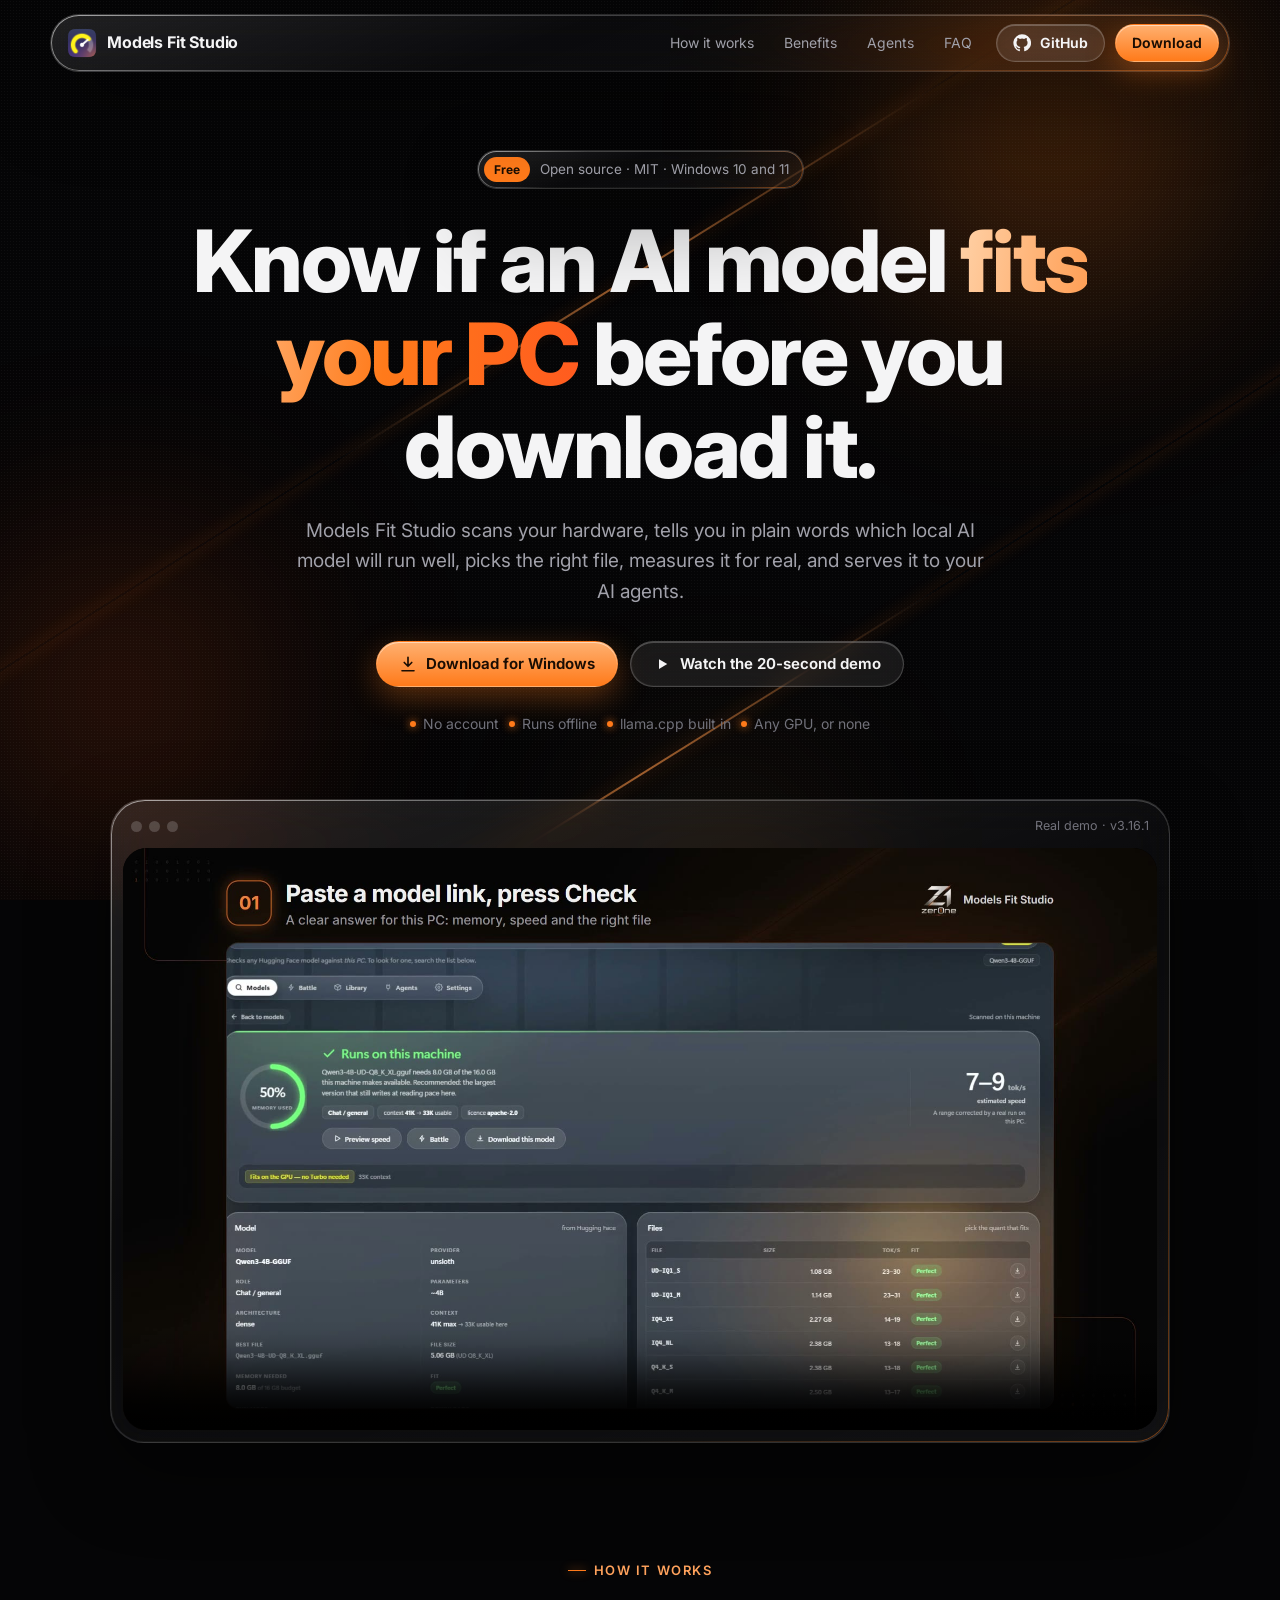
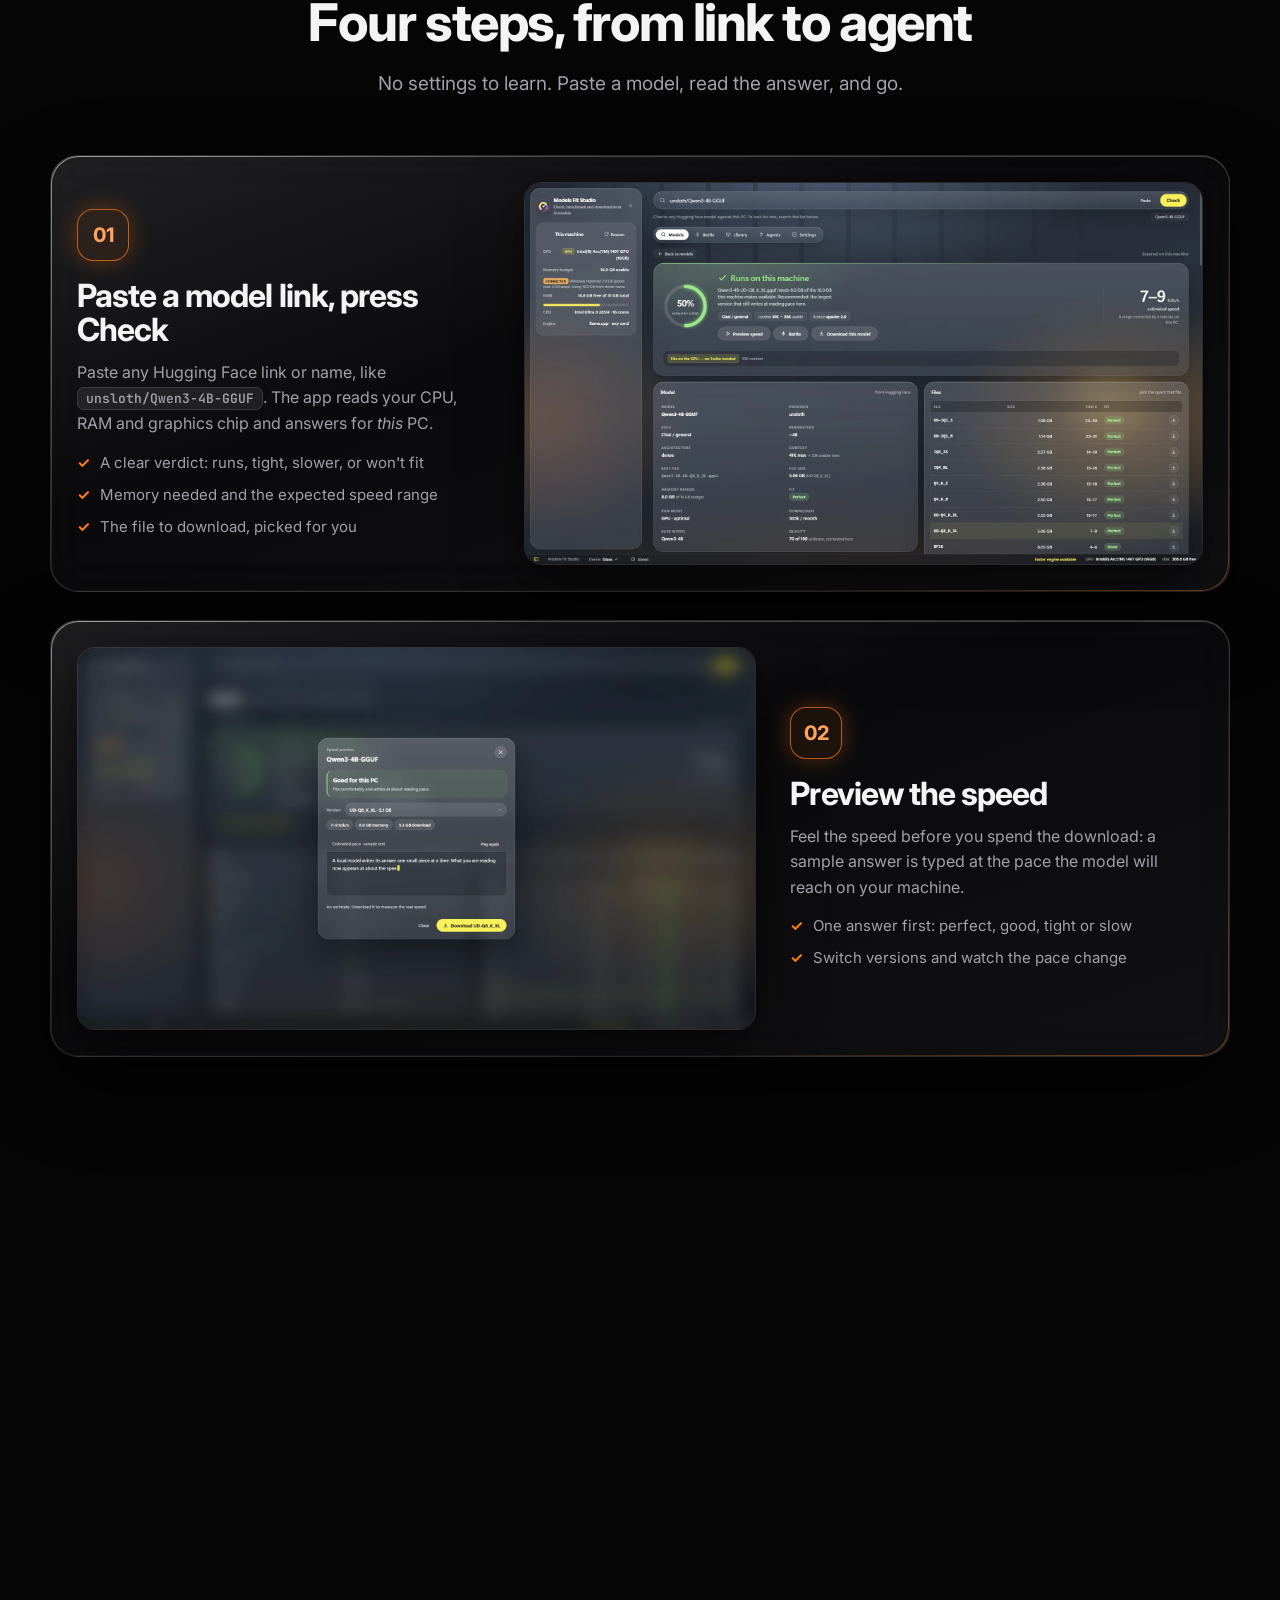
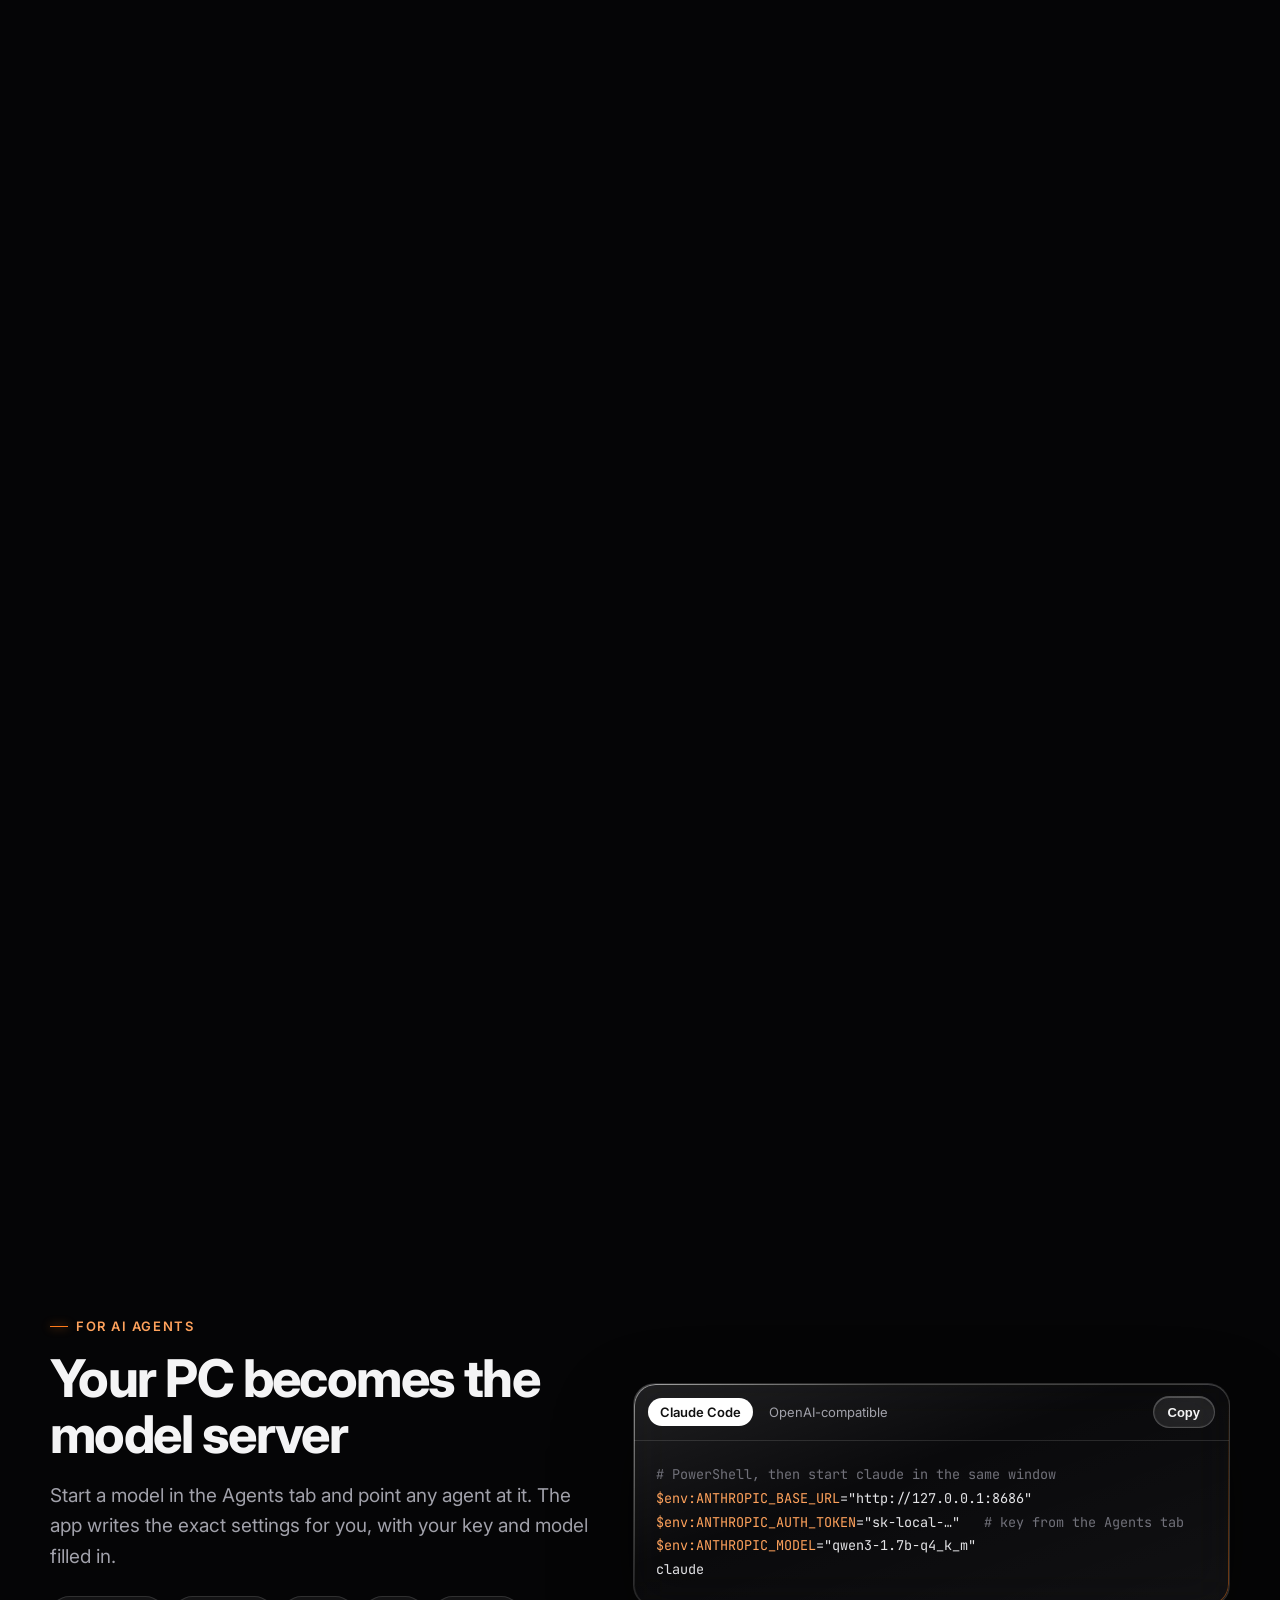
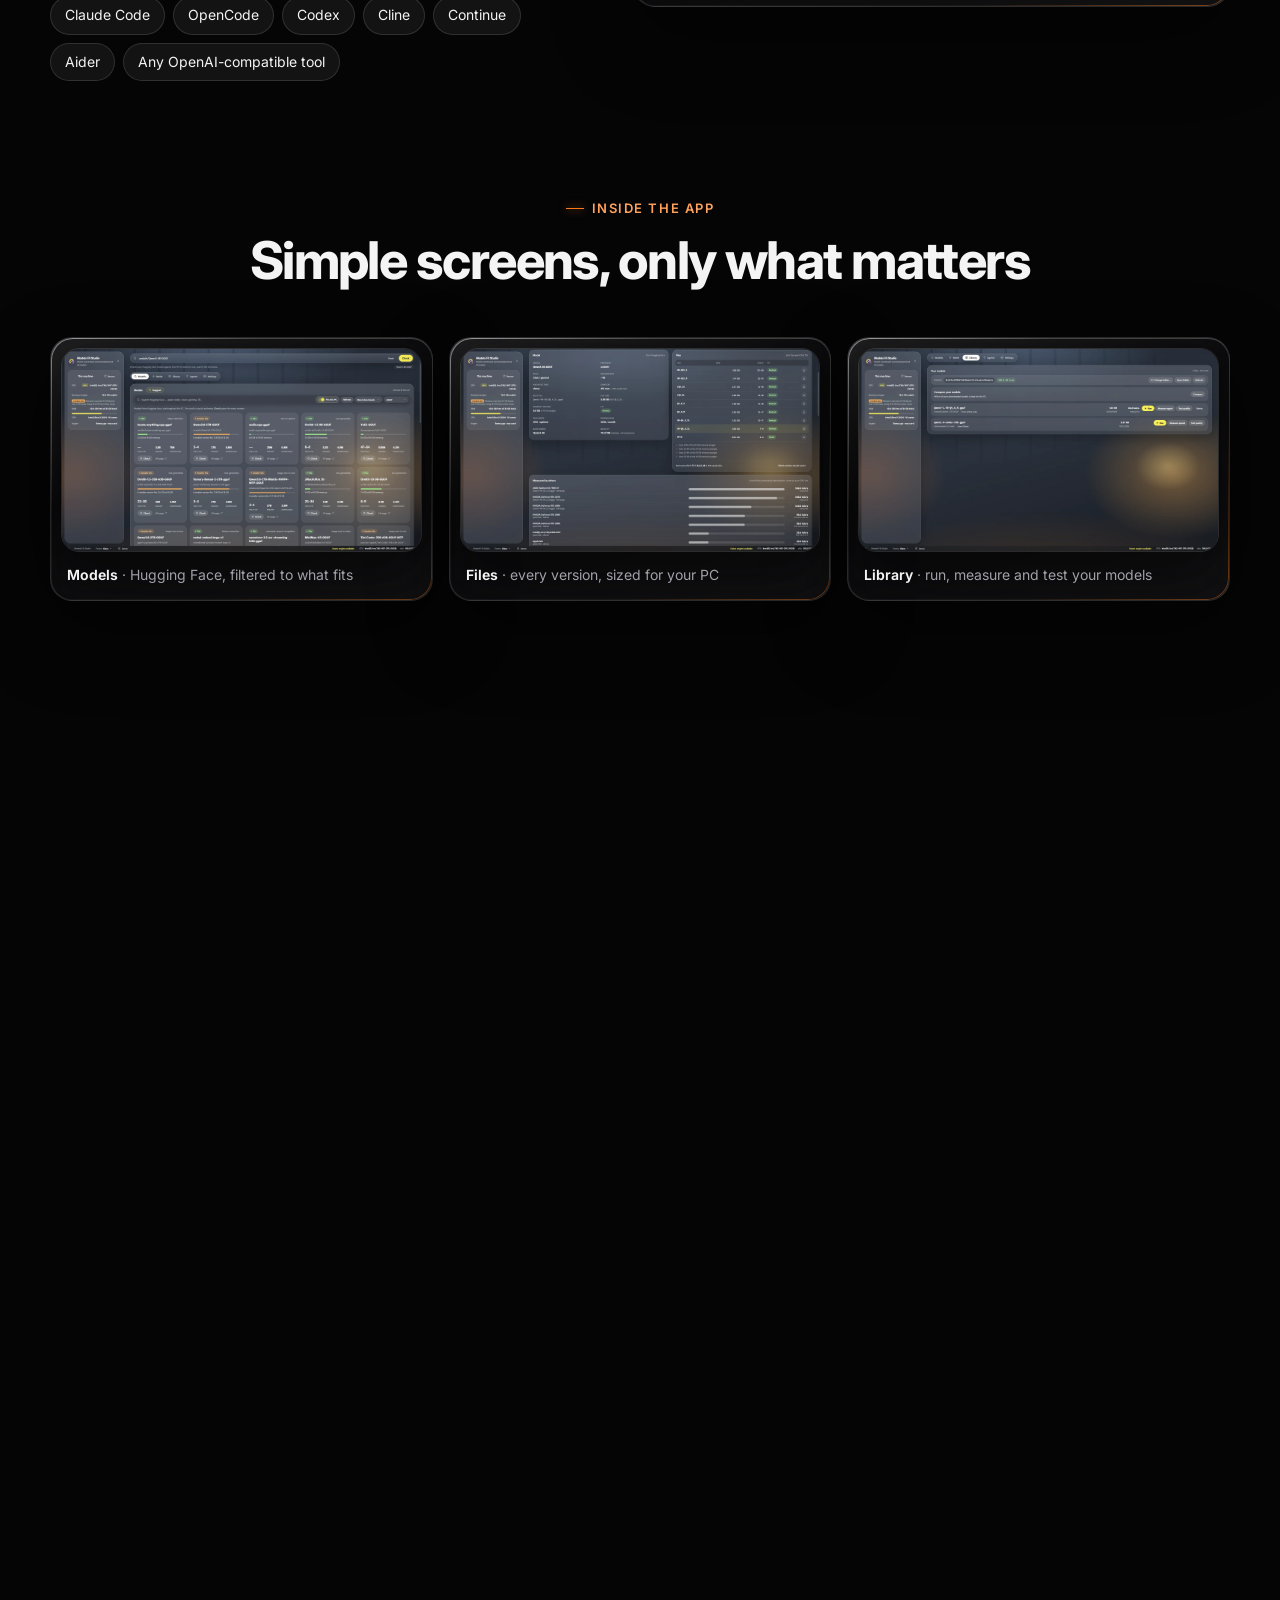
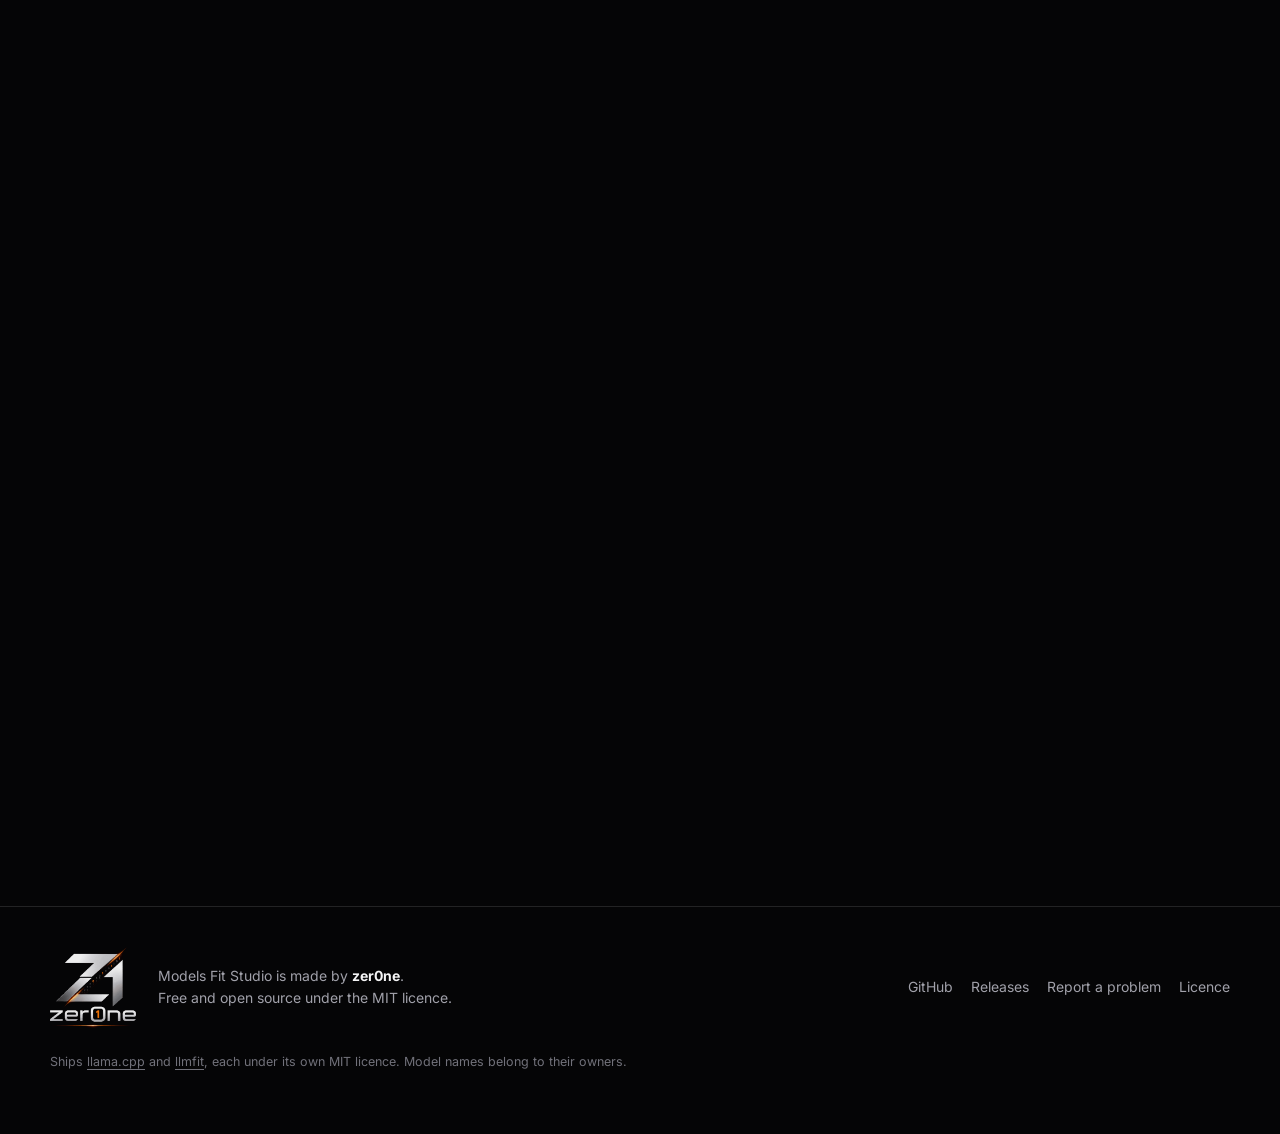
==== docs/index.html @ e83f6f74 "Models Fit Studio 3.16.1: first public release Check if an AI model fits your PC, then download it, " ====
<!doctype html>
<html lang="en">
<head>
  <meta charset="utf-8" />
  <meta name="viewport" content="width=device-width, initial-scale=1" />
  <title>Models Fit Studio</title>
  <meta name="description" content="A free Windows app that checks if an AI model fits your PC, then downloads it, measures it and serves it to your AI agents. By zer0ne. MIT licence." />
  <meta name="theme-color" content="#050506" />
  <meta property="og:title" content="Models Fit Studio" />
  <meta property="og:description" content="Check if an AI model fits your PC — then download it, measure it and use it with your AI agents. Free, MIT, by zer0ne." />
  <meta property="og:image" content="https://uranrog-01.github.io/models-fit-studio/assets/og.png" />
  <meta property="og:url" content="https://uranrog-01.github.io/models-fit-studio/" />
  <meta name="twitter:card" content="summary_large_image" />
  <link rel="icon" href="assets/favicon.png" />
  <link rel="preconnect" href="https://fonts.googleapis.com" />
  <link rel="preconnect" href="https://fonts.gstatic.com" crossorigin />
  <link href="https://fonts.googleapis.com/css2?family=Inter:wght@400;500;600;700;800&family=JetBrains+Mono:wght@400;600&display=swap" rel="stylesheet" />
  <style>
    :root {
      color-scheme: dark;
      --bg: #050506;
      --text: #f4f4f5;
      --text-2: #a1a1aa;
      --text-3: #71717a;
      --accent: #ff7a1a;
      --accent-2: #ffa25c;
      --accent-rgb: 255, 122, 26;
      --glass: rgba(255, 255, 255, 0.055);
      --glass-2: rgba(255, 255, 255, 0.09);
      --line: rgba(255, 255, 255, 0.12);
      --line-2: rgba(255, 255, 255, 0.2);
      --edge: inset 0 1px 0 rgba(255, 255, 255, 0.22), inset 0 -1px 0 rgba(255, 255, 255, 0.04), inset 1px 0 0 rgba(255, 255, 255, 0.06);
      --radius: 28px;
      --max: 1180px;
    }
    * { box-sizing: border-box; }
    html { scroll-behavior: smooth; }
    body {
      margin: 0; background: var(--bg); color: var(--text);
      font: 16px/1.6 Inter, system-ui, -apple-system, "Segoe UI", sans-serif;
      -webkit-font-smoothing: antialiased; overflow-x: hidden;
    }
    img, video { display: block; max-width: 100%; }
    a { color: inherit; text-decoration: none; }
    code, pre { font-family: "JetBrains Mono", ui-monospace, Consolas, monospace; }

    /* ---------- the backdrop: slow orange light, diagonal glow lines, binary digits ---------- */
    .scene { position: fixed; inset: 0; z-index: -1; overflow: hidden; pointer-events: none; }
    .blob { position: absolute; border-radius: 50%; filter: blur(90px); opacity: 0.55; }
    .blob.b1 { width: 620px; height: 620px; left: 58%; top: -180px; background: radial-gradient(circle, rgba(var(--accent-rgb), 0.55), transparent 65%); animation: drift1 22s ease-in-out infinite alternate; }
    .blob.b2 { width: 560px; height: 560px; left: -160px; top: 46%; background: radial-gradient(circle, rgba(255, 90, 20, 0.35), transparent 65%); animation: drift2 26s ease-in-out infinite alternate; }
    .blob.b3 { width: 420px; height: 420px; left: 40%; top: 72%; background: radial-gradient(circle, rgba(255, 170, 90, 0.18), transparent 65%); animation: drift1 30s ease-in-out infinite alternate-reverse; }
    @keyframes drift1 { to { transform: translate(-120px, 90px) scale(1.12); } }
    @keyframes drift2 { to { transform: translate(140px, -70px) scale(0.92); } }
    .streak { position: absolute; left: -20%; width: 140%; height: 1.5px; transform: rotate(-32deg); opacity: 0.7;
      background: linear-gradient(90deg, transparent, rgba(var(--accent-rgb), 0) 30%, rgba(255, 150, 70, 0.9) 50%, rgba(var(--accent-rgb), 0) 70%, transparent);
      box-shadow: 0 0 16px rgba(var(--accent-rgb), 0.6); animation: sweep 14s ease-in-out infinite; }
    .streak.s1 { top: 30%; }
    .streak.s2 { top: 86%; animation-delay: -7s; animation-duration: 17s; }
    @keyframes sweep { 0% { translate: -55% 0; } 100% { translate: 55% 0; } }
    .grain { position: absolute; inset: 0; opacity: 0.05;
      background-image: radial-gradient(rgba(255, 255, 255, 0.8) 0.6px, transparent 0.6px); background-size: 3px 3px; }

    /* ---------- liquid glass ---------- */
    .glass {
      position: relative; isolation: isolate;
      background:
        radial-gradient(420px circle at var(--mx, -999px) var(--my, -999px), rgba(255, 255, 255, 0.09), transparent 60%),
        linear-gradient(160deg, rgba(255, 255, 255, 0.11), rgba(255, 255, 255, 0.025) 42%, rgba(255, 255, 255, 0.05));
      border: 1px solid var(--line);
      border-radius: var(--radius);
      box-shadow: var(--edge), 0 30px 80px rgba(0, 0, 0, 0.45);
      -webkit-backdrop-filter: blur(22px) saturate(160%);
      backdrop-filter: blur(22px) saturate(160%);
    }
    /* the bright rim light along the top edge */
    .glass::before {
      content: ""; position: absolute; inset: 0; border-radius: inherit; padding: 1px; pointer-events: none; z-index: -1;
      background: linear-gradient(140deg, rgba(255, 255, 255, 0.5), rgba(255, 255, 255, 0) 30%, rgba(255, 255, 255, 0) 70%, rgba(var(--accent-rgb), 0.45));
      -webkit-mask: linear-gradient(#000 0 0) content-box, linear-gradient(#000 0 0); -webkit-mask-composite: xor; mask-composite: exclude;
    }

    .wrap { width: min(var(--max), 100% - 32px); margin-inline: auto; }
    section { padding: 110px 0 0; }
    .kicker { display: inline-flex; align-items: center; gap: 8px; font-size: 13px; font-weight: 600; letter-spacing: 0.12em; text-transform: uppercase; color: var(--accent-2); }
    .kicker::before { content: ""; width: 18px; height: 1.5px; background: var(--accent); box-shadow: 0 0 10px var(--accent); }
    h1, h2, h3 { margin: 0; letter-spacing: -0.03em; line-height: 1.08; }
    h2 { font-size: clamp(32px, 4.4vw, 52px); font-weight: 750; margin-top: 14px; }
    .lead { color: var(--text-2); font-size: clamp(16px, 1.6vw, 19px); max-width: 640px; margin: 18px 0 0; }
    .center { text-align: center; }
    .center .lead { margin-inline: auto; }

    /* ---------- nav ---------- */
    .nav { position: fixed; top: 14px; left: 50%; translate: -50% 0; z-index: 50; width: min(var(--max), 100% - 24px);
      display: flex; align-items: center; gap: 10px; padding: 9px 10px 9px 16px; border-radius: 999px; }
    .brand { display: flex; align-items: center; gap: 10px; font-weight: 700; letter-spacing: -0.01em; white-space: nowrap; }
    .brand img { width: 30px; height: 30px; border-radius: 9px; }
    .nav-links { display: flex; gap: 2px; margin-left: auto; }
    .nav-links a { padding: 8px 14px; border-radius: 999px; font-size: 14px; color: var(--text-2); transition: color .2s, background .2s; }
    .nav-links a:hover { color: var(--text); background: rgba(255, 255, 255, 0.07); }
    .btn { display: inline-flex; align-items: center; justify-content: center; gap: 9px; height: 46px; padding: 0 22px; border-radius: 999px;
      font-weight: 650; font-size: 15px; white-space: nowrap; border: 1px solid transparent; cursor: pointer; transition: transform .2s, box-shadow .2s, background .2s; }
    .btn:active { transform: scale(0.97); }
    .btn-primary { color: #1a0d03; background: linear-gradient(180deg, #ffb070, var(--accent)); box-shadow: 0 10px 30px rgba(var(--accent-rgb), 0.35), inset 0 1px 0 rgba(255, 255, 255, 0.5); }
    .btn-primary:hover { box-shadow: 0 14px 40px rgba(var(--accent-rgb), 0.5), inset 0 1px 0 rgba(255, 255, 255, 0.5); transform: translateY(-1px); }
    .btn-glass { color: var(--text); background: rgba(255, 255, 255, 0.08); border-color: var(--line-2); box-shadow: var(--edge); -webkit-backdrop-filter: blur(14px); backdrop-filter: blur(14px); }
    .btn-glass:hover { background: rgba(255, 255, 255, 0.14); }
    .nav .btn { height: 38px; padding: 0 16px; font-size: 14px; }
    .icon { width: 18px; height: 18px; flex: none; }

    /* ---------- hero ---------- */
    .hero { padding: 150px 0 0; text-align: center; }
    .pill { display: inline-flex; align-items: center; gap: 10px; padding: 6px 14px 6px 6px; border-radius: 999px; font-size: 13.5px; color: var(--text-2); }
    .pill b { padding: 3px 10px; border-radius: 999px; font-size: 12px; color: #1a0d03; background: var(--accent); }
    .hero h1 { margin: 26px auto 0; max-width: 980px; font-size: clamp(40px, 7vw, 86px); font-weight: 800; }
    .hero h1 .hot { background: linear-gradient(100deg, #ffd2a8, var(--accent) 55%, #ff5a1f); -webkit-background-clip: text; background-clip: text; color: transparent; }
    .hero .lead { margin: 22px auto 0; max-width: 700px; }
    .cta { display: flex; flex-wrap: wrap; gap: 12px; justify-content: center; margin-top: 34px; }
    .chips { display: flex; flex-wrap: wrap; gap: 10px; justify-content: center; margin-top: 26px; color: var(--text-3); font-size: 14px; }
    .chips span { display: inline-flex; align-items: center; gap: 7px; }
    .chips span::before { content: ""; width: 6px; height: 6px; border-radius: 50%; background: var(--accent); box-shadow: 0 0 8px var(--accent); }
    .stage { margin: 64px auto 0; padding: 12px; border-radius: 34px; max-width: 1060px; }
    .stage video { width: 100%; aspect-ratio: 16 / 9; border-radius: 24px; background: #000; }
    .stage-bar { display: flex; align-items: center; gap: 7px; padding: 4px 8px 12px; }
    .stage-bar i { width: 11px; height: 11px; border-radius: 50%; background: rgba(255, 255, 255, 0.18); }
    .stage-bar span { margin-left: auto; font-size: 12.5px; color: var(--text-3); }

    /* ---------- steps ---------- */
    .steps { display: flex; flex-direction: column; gap: 28px; margin-top: 56px; }
    .step { display: grid; grid-template-columns: 0.85fr 1.4fr; gap: 34px; align-items: center; padding: 26px; }
    .step:nth-child(even) { grid-template-columns: 1.4fr 0.85fr; }
    .step:nth-child(even) .step-text { order: 2; }
    .num { display: inline-grid; place-items: center; width: 52px; height: 52px; border-radius: 16px; font-weight: 750; font-size: 20px; color: var(--accent-2);
      border: 1.5px solid rgba(var(--accent-rgb), 0.7); background: rgba(var(--accent-rgb), 0.08); box-shadow: 0 0 24px rgba(var(--accent-rgb), 0.3); }
    .step h3 { font-size: clamp(24px, 2.6vw, 32px); margin-top: 18px; font-weight: 720; }
    .step p { color: var(--text-2); margin: 12px 0 0; }
    .step ul { margin: 14px 0 0; padding: 0; list-style: none; display: grid; gap: 8px; color: var(--text-2); font-size: 15px; }
    .step li { display: flex; gap: 10px; }
    .step li::before { content: "✓"; color: var(--accent); font-weight: 700; }
    .shot { border-radius: 18px; overflow: hidden; border: 1px solid var(--line); box-shadow: 0 20px 60px rgba(0, 0, 0, 0.5); cursor: zoom-in; transition: transform .35s cubic-bezier(.2, .8, .2, 1); }
    .shot:hover { transform: translateY(-3px) scale(1.01); }
    kbd { font: 600 13px "JetBrains Mono", monospace; padding: 2px 8px; border-radius: 7px; background: rgba(255, 255, 255, 0.08); border: 1px solid var(--line); }

    /* ---------- benefits ---------- */
    .grid { display: grid; grid-template-columns: repeat(3, 1fr); gap: 18px; margin-top: 52px; }
    .card { padding: 28px; border-radius: 24px; }
    .card .ic { width: 46px; height: 46px; border-radius: 14px; display: grid; place-items: center; color: var(--accent-2);
      background: linear-gradient(160deg, rgba(var(--accent-rgb), 0.22), rgba(var(--accent-rgb), 0.05)); border: 1px solid rgba(var(--accent-rgb), 0.35); }
    .card .ic svg { width: 22px; height: 22px; }
    .card h3 { font-size: 19px; margin-top: 18px; font-weight: 680; letter-spacing: -0.015em; }
    .card p { margin: 8px 0 0; color: var(--text-2); font-size: 15px; }

    /* ---------- agents ---------- */
    .split { display: grid; grid-template-columns: 1fr 1.1fr; gap: 40px; align-items: center; margin-top: 10px; }
    .agents-list { display: flex; flex-wrap: wrap; gap: 8px; margin-top: 24px; }
    .agents-list span { padding: 7px 14px; border-radius: 999px; font-size: 14px; background: rgba(255, 255, 255, 0.06); border: 1px solid var(--line); }
    .code { padding: 0; overflow: hidden; border-radius: 22px; }
    .code-head { display: flex; align-items: center; gap: 4px; padding: 12px 14px; border-bottom: 1px solid var(--line); }
    .tab { padding: 6px 12px; border-radius: 999px; font-size: 13px; color: var(--text-2); background: none; border: 0; cursor: pointer; font-family: inherit; }
    .tab[aria-selected="true"] { color: #111; background: #fff; font-weight: 600; }
    .copy { margin-left: auto; }
    pre { margin: 0; padding: 22px 22px 24px; font-size: 13.5px; line-height: 1.75; overflow-x: auto; color: #e4e4e7; }
    pre .k { color: var(--accent-2); }
    pre .c { color: var(--text-3); }

    /* ---------- gallery ---------- */
    .gallery { display: grid; grid-template-columns: repeat(3, 1fr); gap: 16px; margin-top: 48px; }
    .gallery figure { margin: 0; padding: 10px; border-radius: 22px; }
    .gallery figcaption { padding: 12px 6px 4px; font-size: 14px; color: var(--text-2); }
    .gallery figcaption b { color: var(--text); font-weight: 650; }

    /* ---------- install ---------- */
    .install { display: grid; grid-template-columns: repeat(3, 1fr); gap: 18px; margin-top: 48px; counter-reset: s; }
    .install .card { counter-increment: s; }
    .install .card::after { content: counter(s); position: absolute; right: 22px; top: 14px; font-size: 64px; font-weight: 800; color: rgba(255, 255, 255, 0.05); }

    /* ---------- faq ---------- */
    .faq { max-width: 820px; margin: 46px auto 0; display: grid; gap: 12px; }
    details { padding: 0; border-radius: 20px; }
    summary { list-style: none; cursor: pointer; padding: 20px 24px; font-weight: 620; display: flex; align-items: center; gap: 12px; }
    summary::-webkit-details-marker { display: none; }
    summary::after { content: "+"; margin-left: auto; font-size: 22px; color: var(--accent-2); transition: rotate .25s; }
    details[open] summary::after { rotate: 45deg; }
    details p { margin: 0; padding: 0 24px 22px; color: var(--text-2); }

    /* ---------- final call + footer ---------- */
    .final { margin-top: 110px; padding: 64px 28px; text-align: center; border-radius: 36px; overflow: hidden; }
    .final::after { content: ""; position: absolute; inset: auto -10% -60% -10%; height: 120%; z-index: -1;
      background: radial-gradient(50% 50% at 50% 50%, rgba(var(--accent-rgb), 0.28), transparent 70%); }
    .final h2 { margin: 0; }
    footer { margin-top: 80px; padding: 40px 0 50px; border-top: 1px solid var(--line); }
    .foot { display: flex; flex-wrap: wrap; align-items: center; gap: 22px; }
    .foot img.z { width: 86px; height: auto; }
    .foot p { margin: 0; color: var(--text-2); font-size: 14px; }
    .foot p b { color: var(--text); }
    .foot nav { margin-left: auto; display: flex; flex-wrap: wrap; gap: 18px; font-size: 14px; color: var(--text-2); }
    .foot nav a:hover { color: var(--text); }
    .fine { margin-top: 24px; font-size: 12.5px; color: var(--text-3); }
    .fine a { text-decoration: underline; text-underline-offset: 3px; }

    /* ---------- lightbox ---------- */
    .lightbox { position: fixed; inset: 0; z-index: 100; display: grid; place-items: center; padding: 24px; background: rgba(0, 0, 0, 0.72);
      -webkit-backdrop-filter: blur(14px); backdrop-filter: blur(14px); opacity: 0; pointer-events: none; transition: opacity .25s; cursor: zoom-out; }
    .lightbox.open { opacity: 1; pointer-events: auto; }
    .lightbox img { max-height: 90vh; border-radius: 16px; border: 1px solid var(--line-2); box-shadow: 0 40px 120px rgba(0, 0, 0, 0.7); }

    /* ---------- arrival ---------- */
    .reveal { opacity: 0; transform: translateY(26px); transition: opacity .8s cubic-bezier(.2, .8, .2, 1), transform .8s cubic-bezier(.2, .8, .2, 1); }
    .reveal.in { opacity: 1; transform: none; }

    @media (max-width: 900px) {
      .nav-links { display: none; }
      .nav .btn-glass { display: none; }
      .step, .step:nth-child(even) { grid-template-columns: 1fr; padding: 18px; }
      .step:nth-child(even) .step-text { order: 0; }
      .grid, .gallery, .install { grid-template-columns: 1fr; }
      .split { grid-template-columns: 1fr; }
      section { padding-top: 80px; }
      .hero { padding-top: 120px; }
      .stage { padding: 7px; border-radius: 22px; }
      .stage video { border-radius: 16px; }
      .foot nav { margin-left: 0; }
    }
    @media (min-width: 901px) and (max-width: 1100px) { .grid, .gallery { grid-template-columns: repeat(2, 1fr); } }
    @media (prefers-reduced-motion: reduce) {
      .blob, .streak { animation: none; }
      .reveal { opacity: 1; transform: none; transition: none; }
      html { scroll-behavior: auto; }
    }
  </style>
</head>
<body>
  <div class="scene" aria-hidden="true">
    <div class="blob b1"></div><div class="blob b2"></div><div class="blob b3"></div>
    <div class="streak s1"></div><div class="streak s2"></div>
    <div class="grain"></div>
  </div>

  <header class="nav glass">
    <a class="brand" href="#top"><img src="assets/icon.png" alt="" />Models Fit Studio</a>
    <nav class="nav-links" aria-label="Sections">
      <a href="#how">How it works</a>
      <a href="#benefits">Benefits</a>
      <a href="#agents">Agents</a>
      <a href="#faq">FAQ</a>
    </nav>
    <a class="btn btn-glass" href="https://github.com/uranrog-01/models-fit-studio">
      <svg class="icon" viewBox="0 0 24 24" fill="currentColor" aria-hidden="true"><path d="M12 .5a11.5 11.5 0 0 0-3.64 22.41c.58.1.79-.25.79-.56v-2c-3.2.7-3.88-1.37-3.88-1.37-.53-1.33-1.28-1.69-1.28-1.69-1.05-.71.08-.7.08-.7 1.16.08 1.77 1.19 1.77 1.19 1.03 1.77 2.71 1.26 3.37.96.1-.75.4-1.26.73-1.55-2.55-.29-5.24-1.28-5.24-5.69 0-1.26.45-2.29 1.19-3.1-.12-.29-.52-1.46.11-3.05 0 0 .97-.31 3.17 1.18a11 11 0 0 1 5.77 0c2.2-1.49 3.17-1.18 3.17-1.18.63 1.59.23 2.76.11 3.05.74.81 1.19 1.84 1.19 3.1 0 4.42-2.7 5.39-5.26 5.68.41.36.78 1.06.78 2.14v3.17c0 .31.21.67.8.56A11.5 11.5 0 0 0 12 .5Z"/></svg>
      GitHub
    </a>
    <a class="btn btn-primary" href="https://github.com/uranrog-01/models-fit-studio/releases/latest">Download</a>
  </header>

  <main id="top">
    <!-- ================= hero ================= -->
    <div class="hero wrap">
      <span class="pill glass reveal"><b>Free</b> Open source · MIT · Windows 10 and 11</span>
      <h1 class="reveal">Know if an AI model <span class="hot">fits your PC</span> before you download it.</h1>
      <p class="lead reveal">Models Fit Studio scans your hardware, tells you in plain words which local AI model will run well, picks the right file, measures it for real, and serves it to your AI agents.</p>
      <div class="cta reveal">
        <a class="btn btn-primary" href="https://github.com/uranrog-01/models-fit-studio/releases/latest">
          <svg class="icon" viewBox="0 0 24 24" fill="none" stroke="currentColor" stroke-width="2.2" stroke-linecap="round" stroke-linejoin="round" aria-hidden="true"><path d="M12 3v12m0 0-5-5m5 5 5-5M4 21h16"/></svg>
          Download for Windows
        </a>
        <a class="btn btn-glass" href="#demo">
          <svg class="icon" viewBox="0 0 24 24" fill="currentColor" aria-hidden="true"><path d="M8 5.5v13l11-6.5z"/></svg>
          Watch the 20-second demo
        </a>
      </div>
      <div class="chips reveal"><span>No account</span><span>Runs offline</span><span>llama.cpp built in</span><span>Any GPU, or none</span></div>

      <div class="stage glass reveal" id="demo">
        <div class="stage-bar" aria-hidden="true"><i></i><i></i><i></i><span>Real demo · v3.16.1</span></div>
        <video src="assets/demo.mp4" poster="assets/demo-poster.jpg" autoplay muted loop playsinline controls preload="metadata" aria-label="20-second demo of Models Fit Studio"></video>
      </div>
    </div>

    <!-- ================= how it works ================= -->
    <section id="how">
      <div class="wrap">
        <div class="center reveal">
          <span class="kicker">How it works</span>
          <h2>Four steps, from link to agent</h2>
          <p class="lead">No settings to learn. Paste a model, read the answer, and go.</p>
        </div>
        <div class="steps">
          <article class="step glass reveal">
            <div class="step-text">
              <span class="num">01</span>
              <h3>Paste a model link, press Check</h3>
              <p>Paste any Hugging Face link or name, like <kbd>unsloth/Qwen3-4B-GGUF</kbd>. The app reads your CPU, RAM and graphics chip and answers for <em>this</em> PC.</p>
              <ul>
                <li>A clear verdict: runs, tight, slower, or won't fit</li>
                <li>Memory needed and the expected speed range</li>
                <li>The file to download, picked for you</li>
              </ul>
            </div>
            <img class="shot" src="assets/screens/check.webp" alt="Check result: Runs on this machine, 50% memory used, 7–9 tokens per second" loading="lazy" />
          </article>
          <article class="step glass reveal">
            <div class="step-text">
              <span class="num">02</span>
              <h3>Preview the speed</h3>
              <p>Feel the speed before you spend the download: a sample answer is typed at the pace the model will reach on your machine.</p>
              <ul>
                <li>One answer first: perfect, good, tight or slow</li>
                <li>Switch versions and watch the pace change</li>
              </ul>
            </div>
            <img class="shot" src="assets/screens/preview.webp" alt="Speed preview dialog: Good for this PC" loading="lazy" />
          </article>
          <article class="step glass reveal">
            <div class="step-text">
              <span class="num">03</span>
              <h3>Battle models, get one winner</h3>
              <p>Not sure which one? Put up to four models in a Battle. Each scores points for quality, speed, memory and context on your PC, and one wins.</p>
              <ul>
                <li>Too-big models still fight, and lose with the reason</li>
                <li>Download the winner in one click</li>
              </ul>
            </div>
            <img class="shot" src="assets/screens/battle.webp" alt="Battle: Qwen3-4B wins with 83 points against two others" loading="lazy" />
          </article>
          <article class="step glass reveal">
            <div class="step-text">
              <span class="num">04</span>
              <h3>Use it in any AI agent</h3>
              <p>Open Agents, pick a downloaded model and press Start. Copy the OpenAI or Anthropic address, the key and the model ID into your agent.</p>
              <ul>
                <li>One local server, all on your PC</li>
                <li>Long agent requests are trimmed to fit</li>
              </ul>
            </div>
            <img class="shot" src="assets/screens/agents.webp" alt="Agents tab: server ready, with OpenAI and Anthropic base URLs, API key and model ID" loading="lazy" />
          </article>
        </div>
      </div>
    </section>

    <!-- ================= benefits ================= -->
    <section id="benefits">
      <div class="wrap">
        <div class="center reveal">
          <span class="kicker">Benefits</span>
          <h2>Stop downloading models that won't run</h2>
          <p class="lead">Most people find out a model is too big or too slow only after a 10 GB download. This app tells you first.</p>
        </div>
        <div class="grid">
          <div class="card glass reveal">
            <div class="ic"><svg viewBox="0 0 24 24" fill="none" stroke="currentColor" stroke-width="2" stroke-linecap="round" stroke-linejoin="round"><path d="M20 6 9 17l-5-5"/></svg></div>
            <h3>A clear answer</h3>
            <p>One verdict per model for your exact hardware, not a table to decode.</p>
          </div>
          <div class="card glass reveal">
            <div class="ic"><svg viewBox="0 0 24 24" fill="none" stroke="currentColor" stroke-width="2" stroke-linecap="round" stroke-linejoin="round"><path d="M14 3v4a1 1 0 0 0 1 1h4"/><path d="M17 21H7a2 2 0 0 1-2-2V5a2 2 0 0 1 2-2h7l5 5v11a2 2 0 0 1-2 2Z"/><path d="m9 15 2 2 4-4"/></svg></div>
            <h3>The right file</h3>
            <p>Q2, Q4, Q8, F16… the largest version that fits and still writes at reading pace is chosen for you.</p>
          </div>
          <div class="card glass reveal">
            <div class="ic"><svg viewBox="0 0 24 24" fill="none" stroke="currentColor" stroke-width="2" stroke-linecap="round" stroke-linejoin="round"><path d="M12 14l4-4"/><path d="M3.3 19a9 9 0 1 1 17.4 0"/></svg></div>
            <h3>Real numbers</h3>
            <p>Measure speed and test quality on your own PC. Every later estimate is corrected by what was measured.</p>
          </div>
          <div class="card glass reveal">
            <div class="ic"><svg viewBox="0 0 24 24" fill="none" stroke="currentColor" stroke-width="2" stroke-linecap="round" stroke-linejoin="round"><path d="M9 7H6a3 3 0 0 0 0 6h3m6-6h3a3 3 0 0 1 0 6h-3M8 10h8"/></svg></div>
            <h3>Agents included</h3>
            <p>OpenAI and Anthropic addresses for Claude Code, OpenCode, Codex, Cline, Continue, Aider and more.</p>
          </div>
          <div class="card glass reveal">
            <div class="ic"><svg viewBox="0 0 24 24" fill="none" stroke="currentColor" stroke-width="2" stroke-linecap="round" stroke-linejoin="round"><rect x="4" y="10" width="16" height="11" rx="2"/><path d="M8 10V7a4 4 0 0 1 8 0v3"/></svg></div>
            <h3>Private and offline</h3>
            <p>Models run on your computer. The llama.cpp engine is built in: nothing else to install.</p>
          </div>
          <div class="card glass reveal">
            <div class="ic"><svg viewBox="0 0 24 24" fill="none" stroke="currentColor" stroke-width="2" stroke-linecap="round" stroke-linejoin="round"><rect x="3" y="4" width="18" height="12" rx="2"/><path d="M8 20h8M12 16v4"/></svg></div>
            <h3>Any PC</h3>
            <p>NVIDIA, AMD and Intel graphics, or the processor alone. NVIDIA cards get their own fast engine by themselves.</p>
          </div>
        </div>
      </div>
    </section>

    <!-- ================= agents ================= -->
    <section id="agents">
      <div class="wrap split">
        <div class="reveal">
          <span class="kicker">For AI agents</span>
          <h2>Your PC becomes the model server</h2>
          <p class="lead">Start a model in the Agents tab and point any agent at it. The app writes the exact settings for you, with your key and model filled in.</p>
          <div class="agents-list"><span>Claude Code</span><span>OpenCode</span><span>Codex</span><span>Cline</span><span>Continue</span><span>Aider</span><span>Any OpenAI-compatible tool</span></div>
        </div>
        <div class="code glass reveal">
          <div class="code-head" role="tablist">
            <button class="tab" role="tab" aria-selected="true" data-code="claude">Claude Code</button>
            <button class="tab" role="tab" aria-selected="false" data-code="openai">OpenAI-compatible</button>
            <button class="btn btn-glass copy" type="button" id="copyBtn" style="height:32px;padding:0 14px;font-size:13px">Copy</button>
          </div>
          <pre id="codeBox"></pre>
        </div>
      </div>
    </section>

    <!-- ================= gallery ================= -->
    <section id="screens">
      <div class="wrap">
        <div class="center reveal">
          <span class="kicker">Inside the app</span>
          <h2>Simple screens, only what matters</h2>
        </div>
        <div class="gallery">
          <figure class="glass reveal"><img class="shot" src="assets/screens/models.webp" alt="Models list with the Fits this PC filter" loading="lazy" /><figcaption><b>Models</b> · Hugging Face, filtered to what fits</figcaption></figure>
          <figure class="glass reveal"><img class="shot" src="assets/screens/files.webp" alt="Every file of a model with size, speed and fit" loading="lazy" /><figcaption><b>Files</b> · every version, sized for your PC</figcaption></figure>
          <figure class="glass reveal"><img class="shot" src="assets/screens/library.webp" alt="Library of downloaded models" loading="lazy" /><figcaption><b>Library</b> · run, measure and test your models</figcaption></figure>
          <figure class="glass reveal"><img class="shot" src="assets/screens/battle.webp" alt="Battle of three models" loading="lazy" /><figcaption><b>Battle</b> · one winner for this PC</figcaption></figure>
          <figure class="glass reveal"><img class="shot" src="assets/screens/settings.webp" alt="Settings" loading="lazy" /><figcaption><b>Settings</b> · 11 languages, 4 themes, updates</figcaption></figure>
          <figure class="glass reveal"><img class="shot" src="assets/screens/about.webp" alt="About dialog with the zer0ne logo" loading="lazy" /><figcaption><b>About</b> · made by zer0ne</figcaption></figure>
        </div>
      </div>
    </section>

    <!-- ================= install ================= -->
    <section id="install">
      <div class="wrap">
        <div class="center reveal">
          <span class="kicker">Install</span>
          <h2>Ready in a minute</h2>
        </div>
        <div class="install">
          <div class="card glass reveal"><h3>Download</h3><p>Get <b>ModelFitStudio-win-x64.zip</b> from the <a class="link" href="https://github.com/uranrog-01/models-fit-studio/releases/latest" style="color:var(--accent-2)">latest release</a>.</p></div>
          <div class="card glass reveal"><h3>Unzip</h3><p>Anywhere you like, for example <kbd>C:\Apps\ModelFitStudio</kbd>. No installer, no admin rights.</p></div>
          <div class="card glass reveal"><h3>Run</h3><p>Open <b>ModelFitStudio.exe</b>. If SmartScreen warns, choose <i>More info → Run anyway</i>.</p></div>
        </div>
      </div>
    </section>

    <!-- ================= faq ================= -->
    <section id="faq">
      <div class="wrap">
        <div class="center reveal">
          <span class="kicker">FAQ</span>
          <h2>Questions</h2>
        </div>
        <div class="faq">
          <details class="glass reveal"><summary>Do I need a graphics card?</summary><p>No. It works with NVIDIA, AMD and Intel graphics, and on the processor alone. It reads how much memory your graphics chip can really use, including chips that share system memory.</p></details>
          <details class="glass reveal"><summary>Does it send my data anywhere?</summary><p>No. It talks to Hugging Face to list and download models and to GitHub to check for updates. Nothing about you is shared unless you press a Share button yourself.</p></details>
          <details class="glass reveal"><summary>How exact are the speeds?</summary><p>Before a download they are estimates, shown as a range and corrected for your kind of graphics chip. After <b>Measure speed</b> they are real numbers from your PC, and other estimates are corrected by them.</p></details>
          <details class="glass reveal"><summary>Which models does it support?</summary><p>GGUF models from Hugging Face, the format llama.cpp runs. For a model without GGUF files the app suggests GGUF copies made by others.</p></details>
          <details class="glass reveal"><summary>Is it really free?</summary><p>Yes. It is open source under the MIT licence: free to use, change and share. No account, no ads, no tracking.</p></details>
        </div>

        <div class="final glass reveal">
          <h2>Find the model your PC can run</h2>
          <p class="lead" style="margin-inline:auto">Free for Windows 10 and 11.</p>
          <div class="cta">
            <a class="btn btn-primary" href="https://github.com/uranrog-01/models-fit-studio/releases/latest">Download for Windows</a>
            <a class="btn btn-glass" href="https://github.com/uranrog-01/models-fit-studio">View on GitHub</a>
          </div>
        </div>
      </div>
    </section>
  </main>

  <footer>
    <div class="wrap">
      <div class="foot">
        <img class="z" src="assets/zer0ne.png" alt="zer0ne" />
        <div>
          <p>Models Fit Studio is made by <b>zer0ne</b>.</p>
          <p>Free and open source under the MIT licence.</p>
        </div>
        <nav aria-label="Links">
          <a href="https://github.com/uranrog-01/models-fit-studio">GitHub</a>
          <a href="https://github.com/uranrog-01/models-fit-studio/releases">Releases</a>
          <a href="https://github.com/uranrog-01/models-fit-studio/issues">Report a problem</a>
          <a href="https://github.com/uranrog-01/models-fit-studio/blob/main/LICENSE">Licence</a>
        </nav>
      </div>
      <p class="fine">Ships <a href="https://github.com/ggml-org/llama.cpp">llama.cpp</a> and <a href="https://github.com/AlexsJones/llmfit">llmfit</a>, each under its own MIT licence. Model names belong to their owners.</p>
    </div>
  </footer>

  <div class="lightbox" id="lightbox" role="dialog" aria-label="Screenshot"><img alt="" /></div>

  <script>
    // arrival: panels fade up as they come into view
    const io = "IntersectionObserver" in window ? new IntersectionObserver((es) => {
      for (const e of es) if (e.isIntersecting) { e.target.classList.add("in"); io.unobserve(e.target); }
    }, { threshold: 0.12 }) : null;
    document.querySelectorAll(".reveal").forEach((el) => io ? io.observe(el) : el.classList.add("in"));

    // the light on glass follows the pointer
    document.addEventListener("pointermove", (e) => {
      const g = e.target.closest && e.target.closest(".glass");
      if (!g) return;
      const r = g.getBoundingClientRect();
      g.style.setProperty("--mx", (e.clientX - r.left) + "px");
      g.style.setProperty("--my", (e.clientY - r.top) + "px");
    }, { passive: true });

    // screenshots open large
    const lb = document.getElementById("lightbox");
    document.querySelectorAll("img.shot").forEach((img) => img.addEventListener("click", () => {
      lb.querySelector("img").src = img.src; lb.querySelector("img").alt = img.alt; lb.classList.add("open");
    }));
    lb.addEventListener("click", () => lb.classList.remove("open"));
    document.addEventListener("keydown", (e) => { if (e.key === "Escape") lb.classList.remove("open"); });

    // agent settings
    const snippets = {
      claude: '<span class="c"># PowerShell, then start claude in the same window</span>\n<span class="k">$env:ANTHROPIC_BASE_URL</span>="http://127.0.0.1:8686"\n<span class="k">$env:ANTHROPIC_AUTH_TOKEN</span>="sk-local-…"   <span class="c"># key from the Agents tab</span>\n<span class="k">$env:ANTHROPIC_MODEL</span>="qwen3-1.7b-q4_k_m"\nclaude',
      openai: '<span class="c"># any OpenAI-compatible agent</span>\n<span class="k">Base URL</span>  http://127.0.0.1:8686/v1\n<span class="k">API key</span>   sk-local-…        <span class="c"># key from the Agents tab</span>\n<span class="k">Model</span>     qwen3-1.7b-q4_k_m',
    };
    const box = document.getElementById("codeBox");
    const show = (k) => {
      box.innerHTML = snippets[k];
      document.querySelectorAll(".tab").forEach((t) => t.setAttribute("aria-selected", String(t.dataset.code === k)));
    };
    document.querySelectorAll(".tab").forEach((t) => t.addEventListener("click", () => show(t.dataset.code)));
    show("claude");
    document.getElementById("copyBtn").addEventListener("click", async (e) => {
      try { await navigator.clipboard.writeText(box.innerText); e.target.textContent = "Copied"; } catch { e.target.textContent = "Select and copy"; }
      setTimeout(() => (e.target.textContent = "Copy"), 1600);
    });
  </script>
</body>
</html>
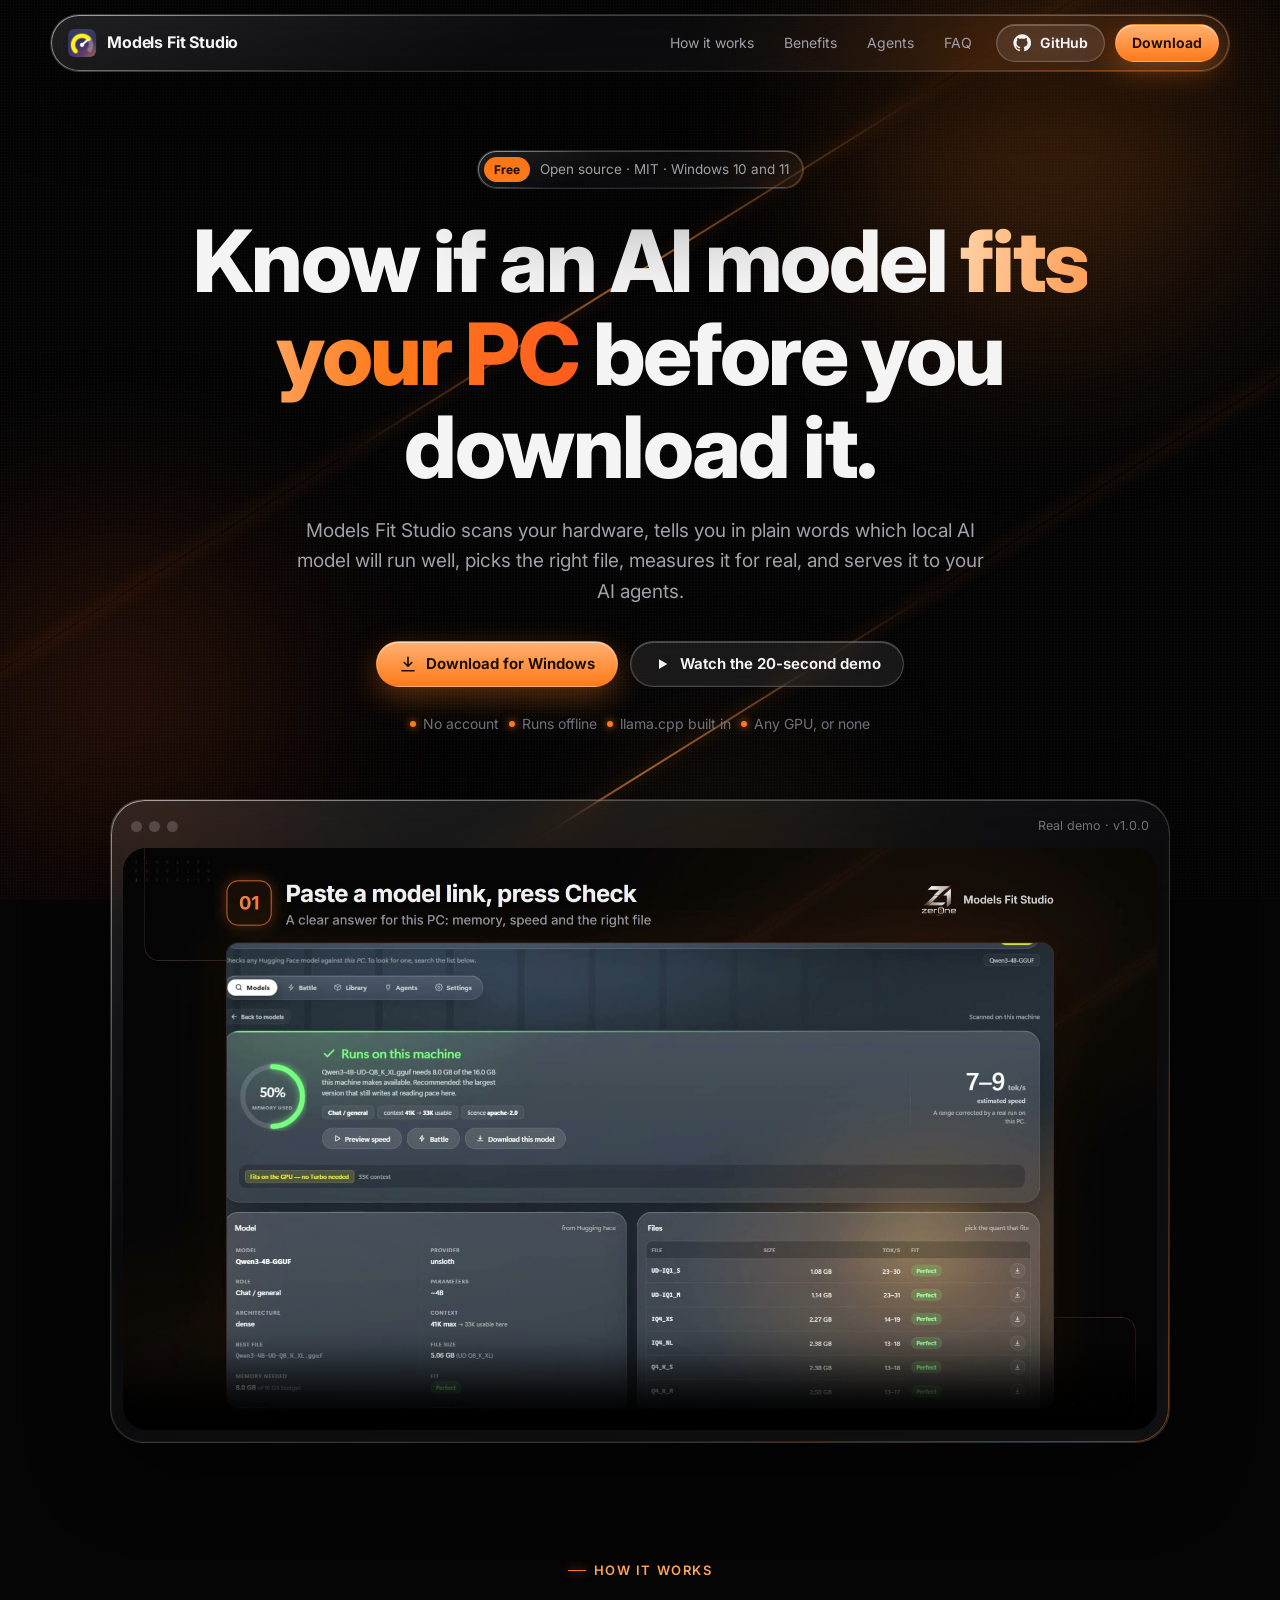
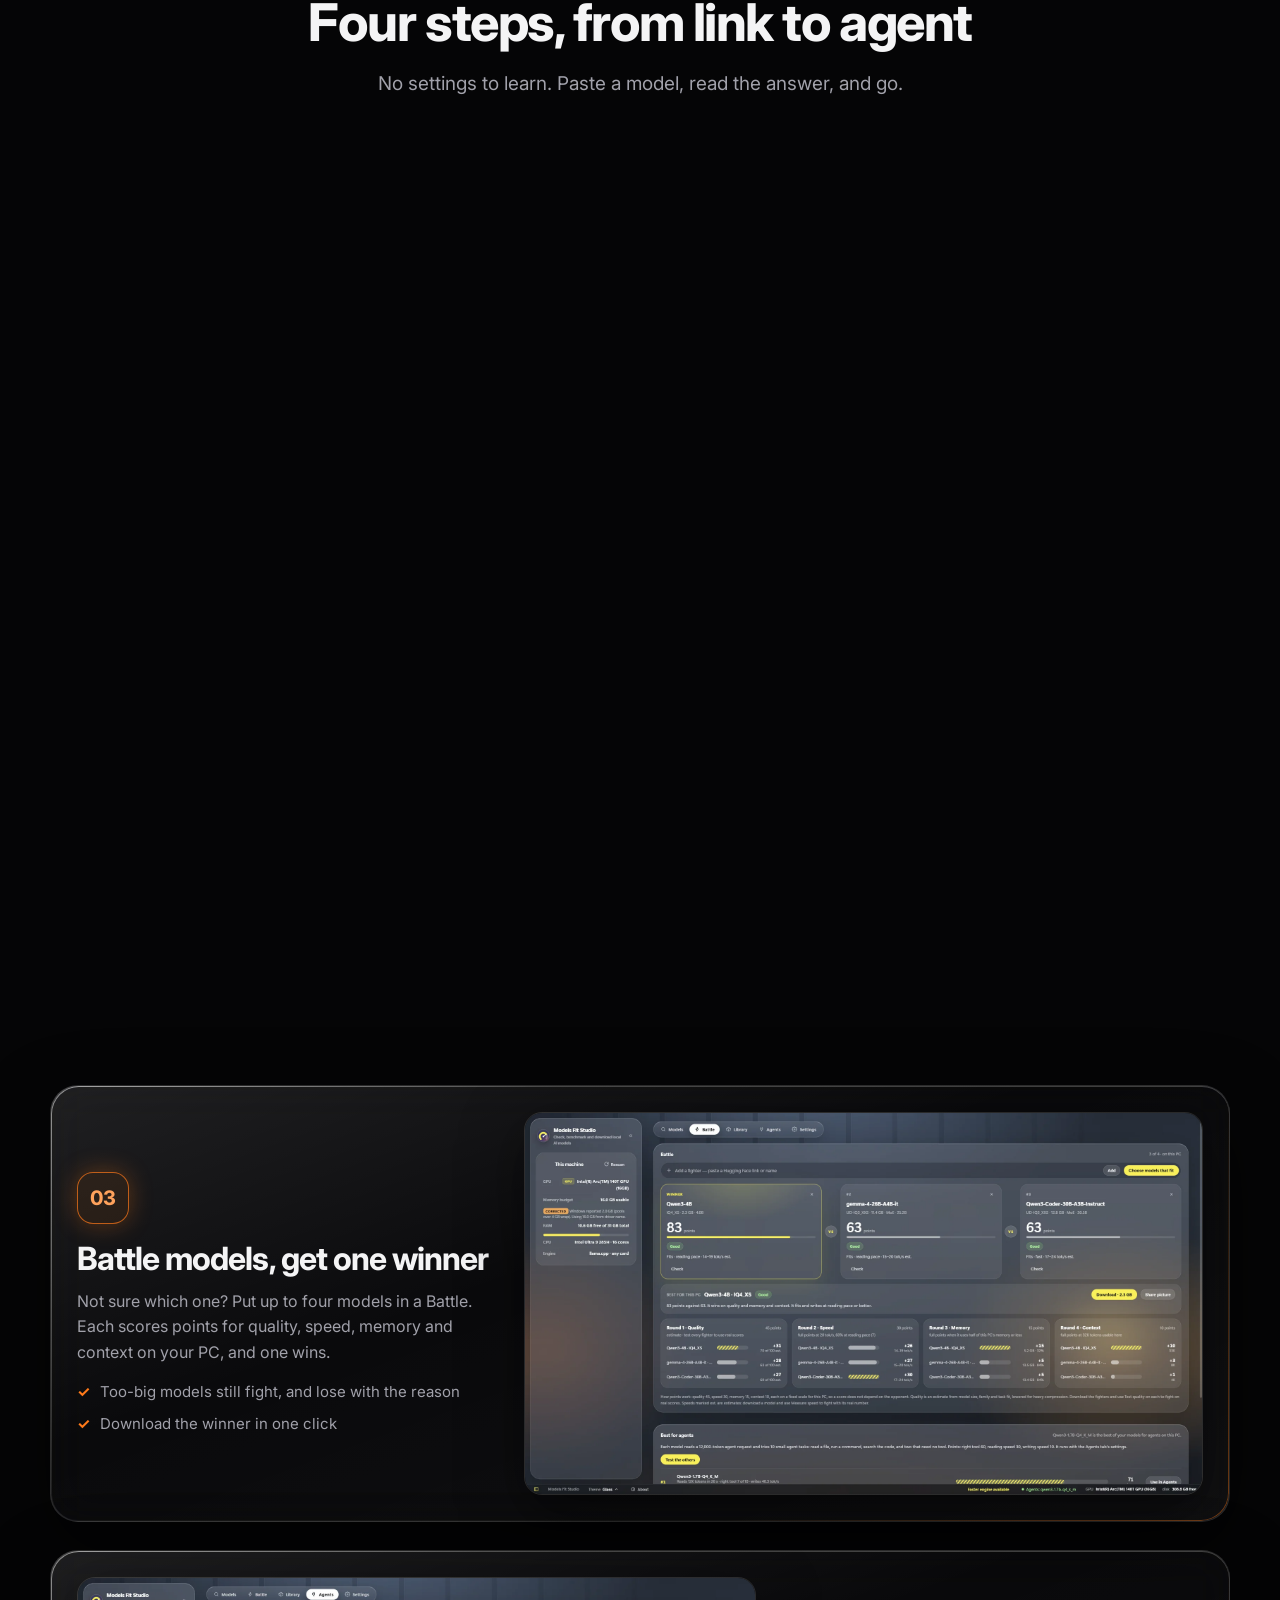
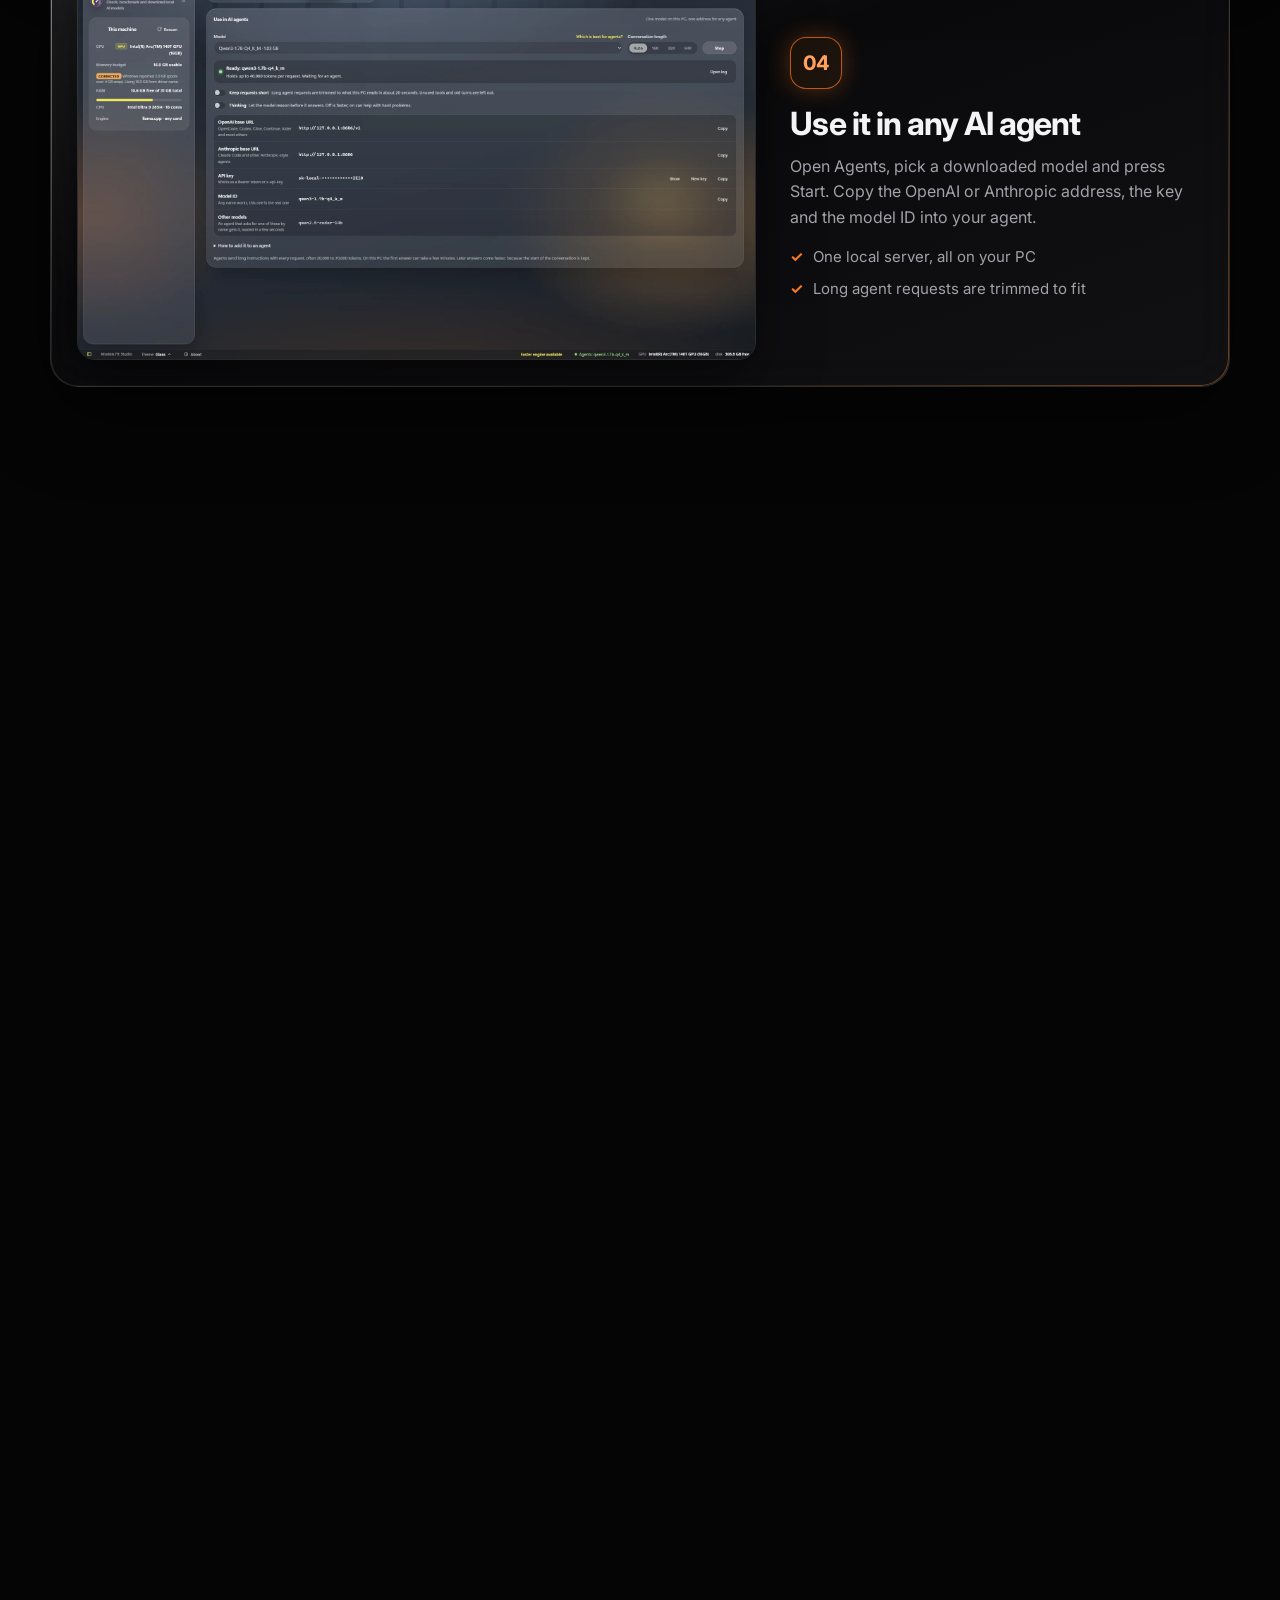
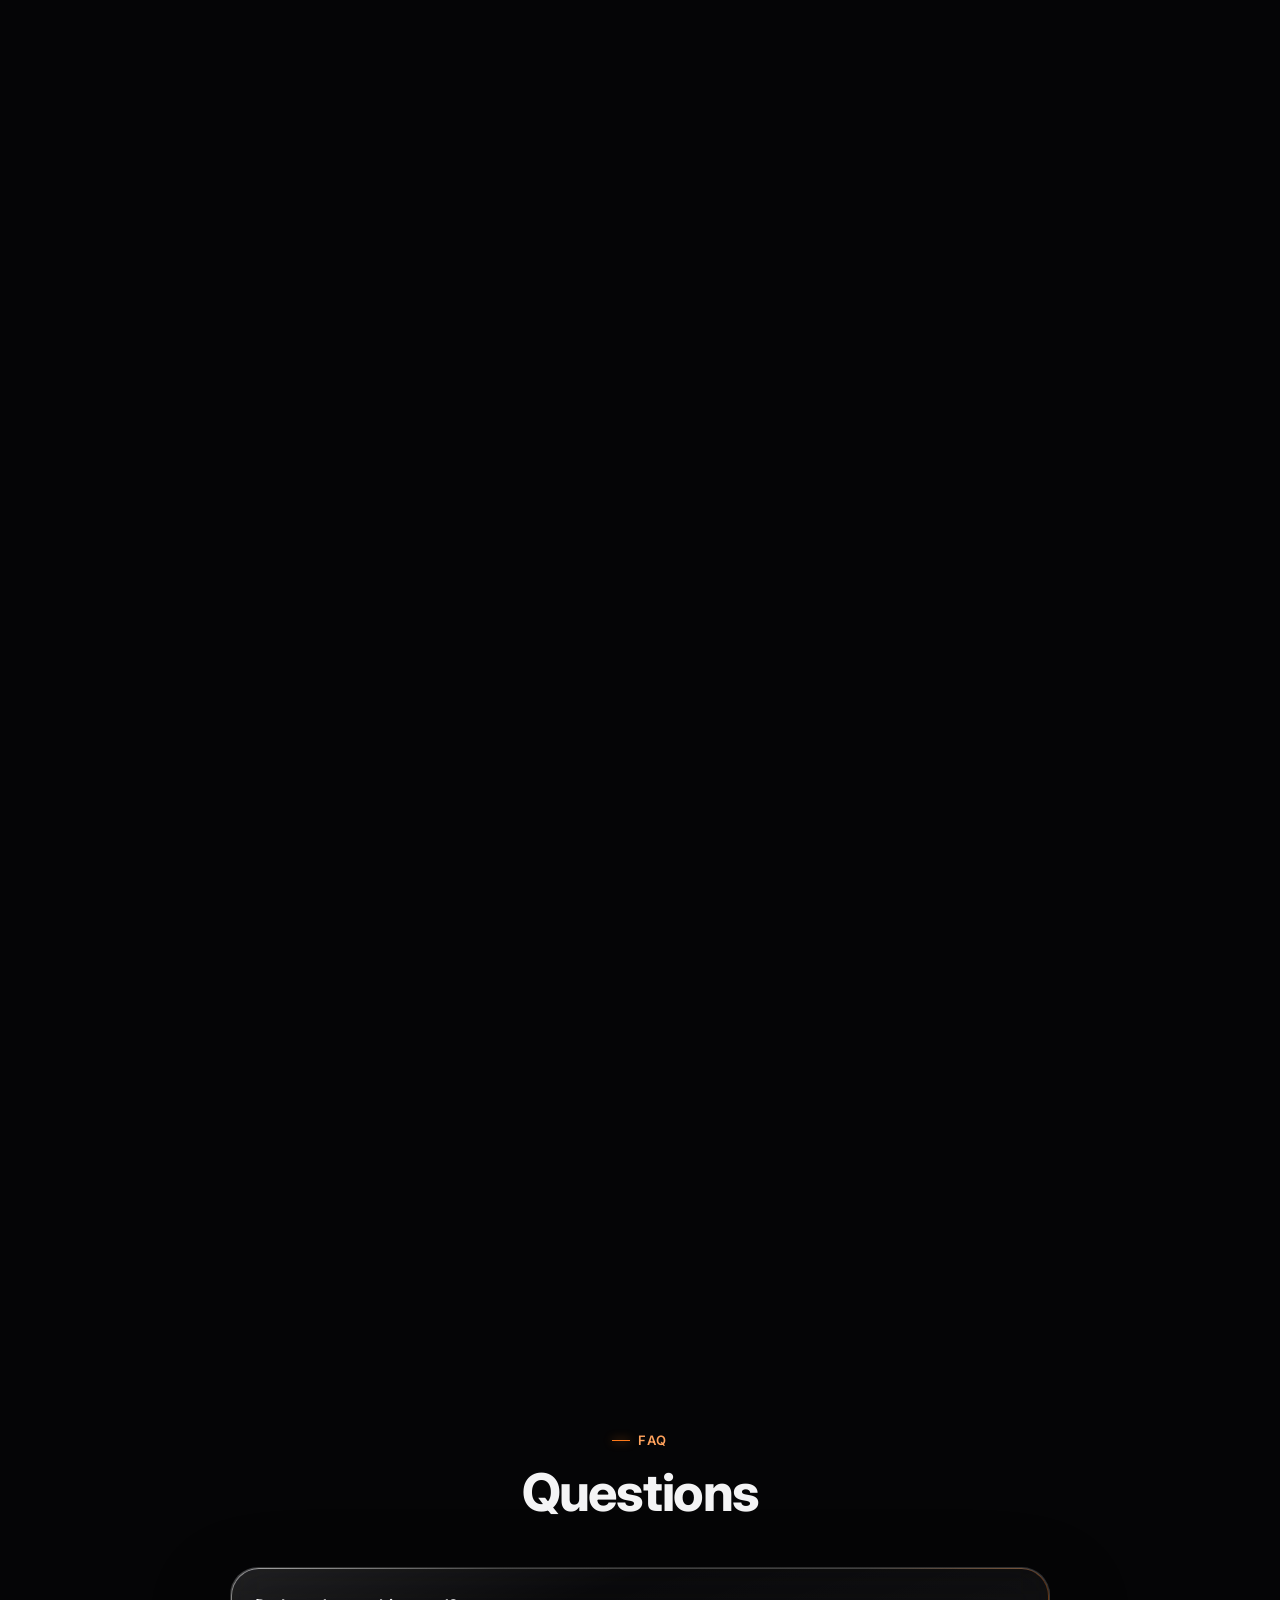
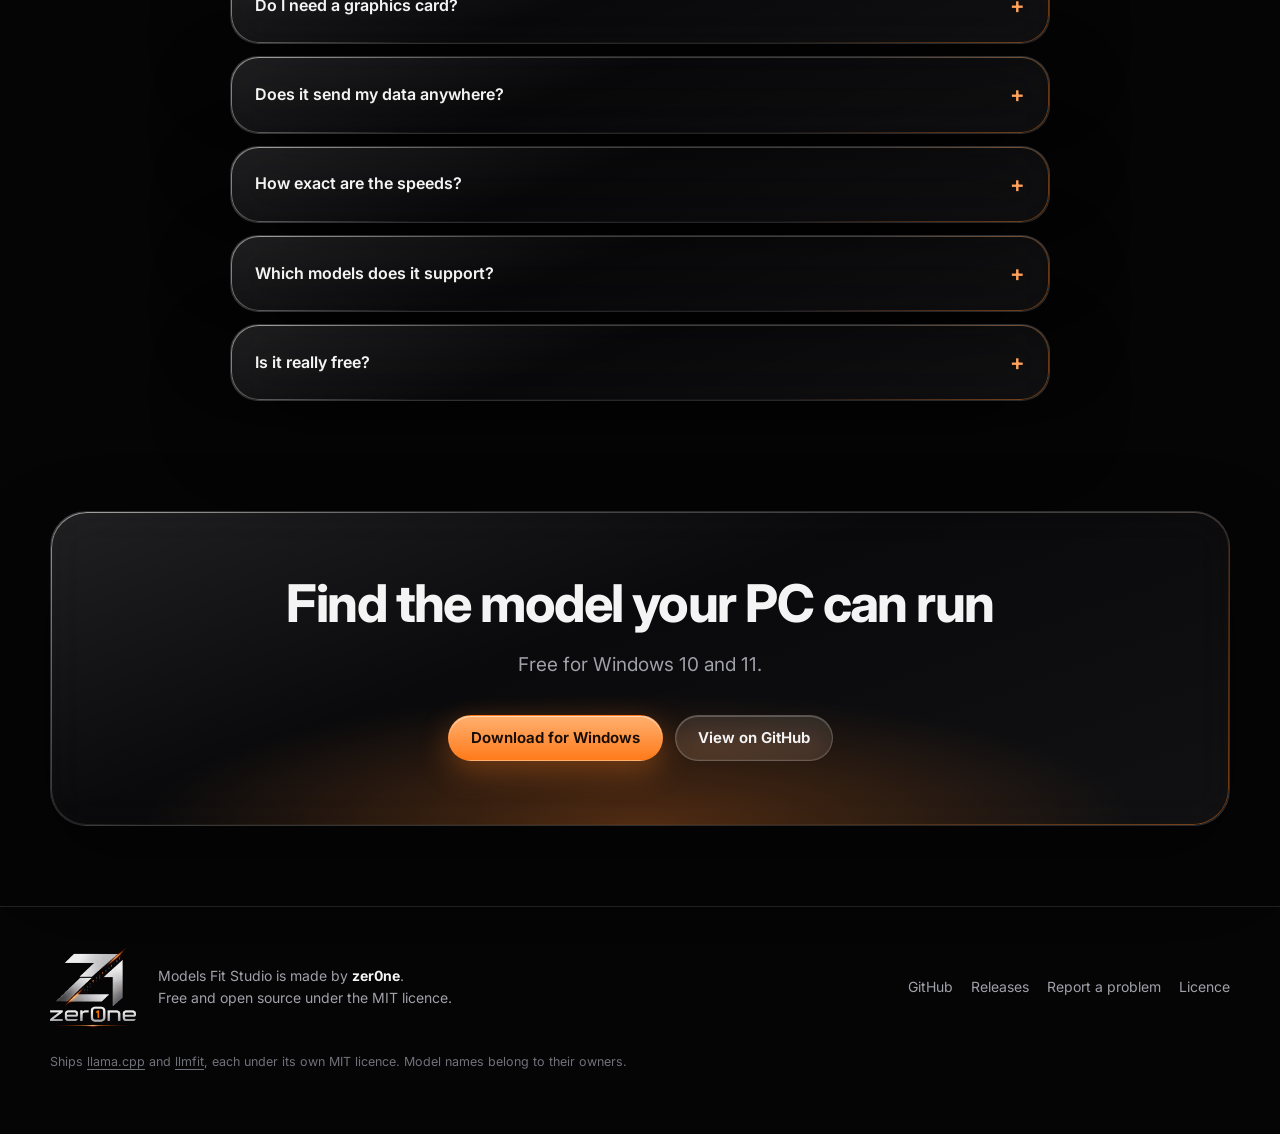
==== commit 39a1f97c: "Version 1.0.0, and the program is "Models Fit Studio.exe" This is the first public release, so the v" ====
--- a/docs/index.html
+++ b/docs/index.html
@@ -270,7 +270,7 @@
       <div class="chips reveal"><span>No account</span><span>Runs offline</span><span>llama.cpp built in</span><span>Any GPU, or none</span></div>
 
       <div class="stage glass reveal" id="demo">
-        <div class="stage-bar" aria-hidden="true"><i></i><i></i><i></i><span>Real demo · v3.16.1</span></div>
+        <div class="stage-bar" aria-hidden="true"><i></i><i></i><i></i><span>Real demo · v1.0.0</span></div>
         <video src="assets/demo.mp4" poster="assets/demo-poster.jpg" autoplay muted loop playsinline controls preload="metadata" aria-label="20-second demo of Models Fit Studio"></video>
       </div>
     </div>
@@ -426,9 +426,9 @@
           <h2>Ready in a minute</h2>
         </div>
         <div class="install">
-          <div class="card glass reveal"><h3>Download</h3><p>Get <b>ModelFitStudio-win-x64.zip</b> from the <a class="link" href="https://github.com/uranrog-01/models-fit-studio/releases/latest" style="color:var(--accent-2)">latest release</a>.</p></div>
+          <div class="card glass reveal"><h3>Download</h3><p>Get <b>Models-Fit-Studio-1.0.0-win-x64.zip</b> from the <a class="link" href="https://github.com/uranrog-01/models-fit-studio/releases/latest" style="color:var(--accent-2)">latest release</a>.</p></div>
           <div class="card glass reveal"><h3>Unzip</h3><p>Anywhere you like, for example <kbd>C:\Apps\ModelFitStudio</kbd>. No installer, no admin rights.</p></div>
-          <div class="card glass reveal"><h3>Run</h3><p>Open <b>ModelFitStudio.exe</b>. If SmartScreen warns, choose <i>More info → Run anyway</i>.</p></div>
+          <div class="card glass reveal"><h3>Run</h3><p>Open <b>Models Fit Studio.exe</b> in the folder. If SmartScreen warns, choose <i>More info → Run anyway</i>.</p></div>
         </div>
       </div>
     </section>
